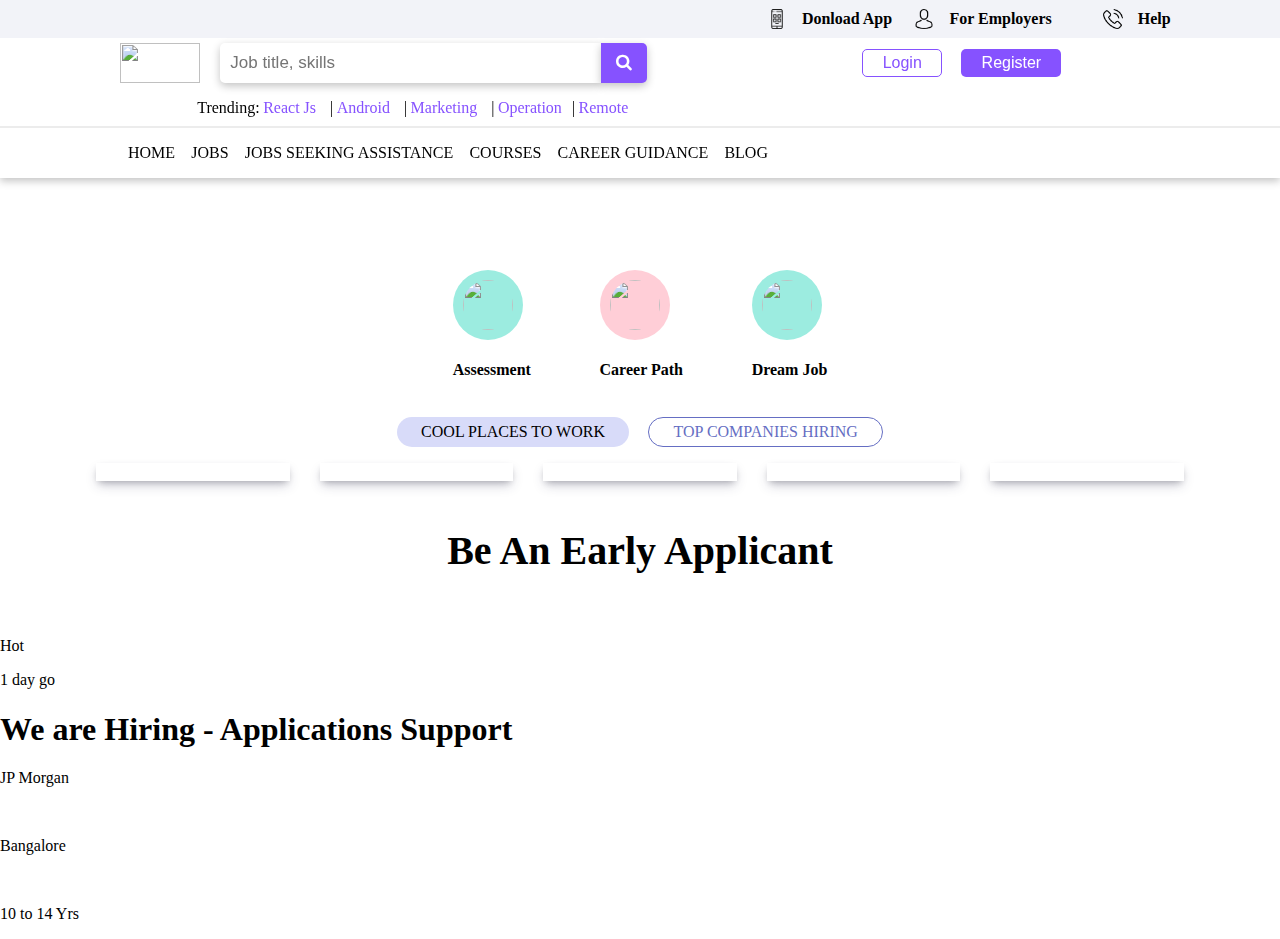
==== day-2/home.html @ f939de69 "day2" ====
<!DOCTYPE html>
<html lang="en">

<head>
    <meta charset="UTF-8">
    <meta http-equiv="X-UA-Compatible" content="IE=edge">
    <meta name="viewport" content="width=device-width, initial-scale=1.0">
    <title>Document</title>
    <link rel="stylesheet" href="https://cdnjs.cloudflare.com/ajax/libs/font-awesome/4.7.0/css/font-awesome.min.css">
    <link rel="stylesheet" href="home.css">
    <!-- <style>
        body{
            margin: 0;
            padding: 0;
            font-family: sans-serih5;
        }
        #navbar{
            box-shadow: rgba(0, 0, 0, 0.24) 0px 3px 8px;
            position: fixed;
            width: 100%;
        }
        .navtop{
            display: flex;
            background-color:#f2f3f8 ;
            justify-content: right;
           
           
        }
        .navtop>div{
            width: 12%;
            display: flex;
            justify-content: center;
            align-items: center;
        }
        .navtop>div>img{
            height: 20px;
            padding-left: 5px;
            padding-right: 5px;
        }
        .navtop>div:last-child{
            margin-right: 5%;
        }
         .navtop>div>h4{
            margin: 10px;
         }
         .middle{
            border: 0px solid blue;
           padding: 5px;
         }
         .middle>div{
            display: flex;
            justify-content: space-around;
    
         }
         .middle>div>div{
            width: 25%;
            border: 0px solid darkblue;
             display: flex;
             justify-content: space-between;
            align-items: center;
            padding: -15px;
         }
         .middle>div>div:first-child{
            width: 45%;
             height: auto;
            align-items: center;
            margin: 0;
            padding: 0;
           
         }
         .middle>div>div:first-child>img{
            width: 80px;
            height: 100%;
            margin: auto 20px;
            padding: 0px;
         }
         .middle>div>div:last-child>img{
            width: 20px;
            height: auto;
            margin: auto 10px;
         }
         .login{
            background-color: white;
            border: 1px solid #8652ff;
            padding: 4px;
            font-size: 16px;
             width: 80px;
             border-radius: 5px;
            
         }
         .login>a{
            text-decoration: none;
             color: #8652ff;
         }
         .register{
            background-color: #8652ff;
            width: 100px;
            font-size: 16px;
            color: white;
            border: 0;
            padding: 5px;
            border-radius: 5px;
         }
         .register>a{
            color:white;
            text-decoration: none;
         }
         /* search button */
         form.example{
            display: flex;
            width: 100%;
         }
         form.example input[type=text] {
            padding: 10px;
            font-size: 17px;
            border: none;
            float: left;
            width: 80%;
            background: white;
           box-shadow: rgba(0, 0, 0, 0.24) 0px 3px 8px;
           border-top-left-radius: 5px;
            border-bottom-left-radius: 5px;
            }

            /* Style the submit button */
            form.example button {
            float: left;
            width: 10%;
            padding: 10px;
            background:#8652ff;
            color: white;
            font-size: 17px;
            border: 0px solid grey;
            border-left: none; /* Prevent double borders */
            cursor: pointer;
           box-shadow: rgba(0, 0, 0, 0.24) 0px 3px 8px;
           border-top-right-radius: 5px;
           border-bottom-right-radius: 5px;
            }

            form.example button:hover {
            background: #8652ff;
            }

            /* Clear floats */
            form.example::after {
            content: "";
            clear: both;
            display: table;
            }
            .trending{
                width: 35%;
                margin-left: 15%;
                margin-bottom: -12px;
            }
            p>a{
                text-decoration: none;
                color: #8652ff;
                margin-right: 10px;
             }
             hr{
                margin: 0;
                border:1px solid #ececec;
             }
             .BottomNav{
                display: flex;
                width: 50%;
                margin-left: 10%;
                justify-content: space-between;
                align-items: center;
             }
             .BottomNav>p{
                margin: 13px auto;
              
             }
             /* .BottomNav>p:first-child{
                margin-left: 0;
             } */
    </style> -->
</head>

<body>
    <div id="container">
    <div id="navbar">
        <div class="navtop">
            <div>
                <img src="apps-Icon.png" alt="">
                <h4>Donload App</h4>
            </div>
            <div>
                <img src="avatar.png" alt="">
                <h4>For Employers</h4>
            </div>
            <div>
                <img src="phone-call.png" alt="">
                <h4>Help</h4>
            </div>
        </div>
        <div class="middle">
            <div>
                <div>
                    <img src="https://www.shine.com/next/static/images/shine-logo.png" alt="">
                    <!-- The form -->
                    <form class="example" action="action_page.php">
                        <input type="text" placeholder="Job title, skills" name="search">
                        <button type="submit"><i class="fa fa-search"></i></button>
                    </form>

                </div>
                <div>
                    <button class="login"><a href="">Login</a></button>
                    <button class="register"><a href="">Register</a></button>
                    <img src="https://cdn-icons-png.flaticon.com/128/1187/1187773.png" alt="">
                    <img src="https://img.icons8.com/ios/72/shopping-cart.png" alt="">
                </div>
            </div>
            <div class="trending">
                <p>Trending:</p>
                <p><a href="">React Js </a>|</p>
                <p><a href="">Android </a>|</p>
                <p><a href="">Marketing </a>|</p>
                <p><a href="">Operation</a>|</p>
                <p><a href="">Remote</a></p>
            </div>
        </div>
        <hr>
        <div class="BottomNav">
            <div><p>HOME</p>
            <!-- <div class="drop1">
                <a href="">Search</a>
                <a href="">Job alerts</a>
            </div> -->
            </div> 
           <div><p>JOBS</p></div>
          <div><p>JOBS SEEKING ASSISTANCE</p></div>  
          <div><p>COURSES</p></div> 
           <div><p>CAREER GUIDANCE</p></div>
           <div><p>BLOG</p></div>

        </div>
    </div>
    <br><br><br><br><br><br><br><br><br><br><br><br><br><br><br>
    <!-- <br>
    <br>
    <br><br><br><br><br><br><br><br><br><br> -->
    <div id="bodypart">
        <div class="b1">
            <div>
                <img src="https://cdn-icons-png.flaticon.com/128/7626/7626003.png" alt="">
                <h4>Assessment</h4>
            </div>
            <div>
                <img src="https://cdn-icons-png.flaticon.com/128/3361/3361984.png" alt="">
                <h4>Career Path</h4>
            </div>
            <div>
                <img src="https://cdn-icons-png.flaticon.com/128/1243/1243560.png" alt="">
                <h4>Dream Job</h4>
            </div>
        </div>
        <div class="b2">
            <p>COOL PLACES TO WORK</p>
            <p>TOP COMPANIES HIRING</p>
        </div>
        <div class="b3">
            <div>
                <img src="https://static2.shine.com/r/m/images/employerbranding/608a7830f65e4ac4a70869e145c55c25.png"
                    alt="">
                <img src="https://static2.shine.com/r/m/microsite/images/aditya-birla-group/header_images/logo_ABG.jpg"
                    alt="">
            </div>
            <div>
                <img src="https://static2.shine.com/r/m/images/employerbranding/c250bee50f5b490aac4b63fe281ab79e.png"
                    alt="">
                <img src="https://gazelle.in/wp-content/uploads/2021/05/logo-Genpact-color-144dpi-300x225.png" alt="">
            </div>
            <div>
                <img src="https://static2.shine.com/r/m/images/employerbranding/7a22c70f27904e2e81d7ebd1066d55e1.png"
                    alt="">
                <img src="https://encrypted-tbn0.gstatic.com/images?q=tbn:ANd9GcTwgfDe6w_AqEDLrjgfXOSCK8Knjv-BGjBQxPbISZRCuBqm_K5LcpWSqIertQ2Ur3hFiu8&usqp=CAU"
                    alt="">
            </div>
            <div>
                <img src="https://static2.shine.com/r/m/images/employerbranding/26c83ce6d9df4733a9bbc06d2e3b8f0e.png"
                    alt="">
                <img src="https://cdn-ukwest.onetrust.com/logos/8d84415b-1b52-4bc4-8d5f-ca9a8eccaf8a/f7db8968-fc22-4620-92ac-dc05c5d2aa15/02460a41-565e-4cac-80a7-449bc8f77a72/logo-infosys.png"
                    alt="">
            </div>
            <div>
                <img src="https://static2.shine.com/r/m/images/employerbranding/d98a014b326648178fbb08eef46ac70e.png"
                    alt="">
                <img src="https://www.freepngdesign.com/content/uploads/images/p7-7-teleperformance-5027834553.png" alt="">
            </div>
        </div>
    </div>
    <div class="early">
        <h1>Be An Early Applicant</h1>
    </div>
    <div class="b4">
        <div>
            <div>
                <p>Hot</p>
                <p>1 day go</p>
            </div>
            <h1>We are Hiring - Applications Support</h1>
            <p>JP Morgan</p>
            <div>
                <div>
                    <img src="https://cdn-icons-png.flaticon.com/128/2838/2838912.png" alt="">
                    <p>Bangalore</p>
                </div>
                <div>
                   <img src="https://cdn-icons-png.flaticon.com/128/1243/1243560.png" alt=""> 
                   <p>10 to 14 Yrs</p>
                </div>
            </div>
        </div>
        <div></div>
        <div></div>
        <div></div>
        <div></div>
        <div></div>
    </div>
    </div>
    </body>
    
    </html>
---- day-2/home.css ----
body {
     margin: 0px;
     padding: 0px;
     font-family: sans-serih5;
 }
#container{
    display: flex;
    flex-direction: column;
}
 #navbar {
     box-shadow: rgba(0, 0, 0, 0.24) 0px 3px 8px;
     position: fixed;
     width: 100%;
     /* margin-bottom: 500px; */
 }

 .navtop {
     display: flex;
     background-color: #f2f3f8;
     justify-content: right;


 }

 .navtop>div {
     width: 12%;
     display: flex;
     justify-content: center;
     align-items: center;
 }

 .navtop>div>img {
     height: 20px;
     padding-left: 5px;
     padding-right: 5px;
 }

 .navtop>div:last-child {
     margin-right: 5%;
 }

 .navtop>div>h4 {
     margin: 10px;
 }

 .middle {
     border: 0px solid blue;
     padding: 5px;
 }

 .middle>div {
     display: flex;
     justify-content: space-around;

 }

 .middle>div>div {
     width: 25%;
     border: 0px solid darkblue;
     display: flex;
     justify-content: space-between;
     align-items: center;
     padding: -15px;
 }

 .middle>div>div:first-child {
     width: 45%;
     height: auto;
     align-items: center;
     margin: 0;
     padding: 0;

 }

 .middle>div>div:first-child>img {
     width: 80px;
     height: 100%;
     margin: auto 20px;
     padding: 0px;
 }

 .middle>div>div:last-child>img {
     width: 20px;
     height: auto;
     margin: auto 10px;
 }

 .login {
     background-color: white;
     border: 1px solid #8652ff;
     padding: 4px;
     font-size: 16px;
     width: 80px;
     border-radius: 5px;

 }

 .login>a {
     text-decoration: none;
     color: #8652ff;
 }

 .register {
     background-color: #8652ff;
     width: 100px;
     font-size: 16px;
     color: white;
     border: 0;
     padding: 5px;
     border-radius: 5px;
 }

 .register>a {
     color: white;
     text-decoration: none;
 }

 /* search button */
 form.example {
     display: flex;
     width: 100%;
 }

 form.example input[type=text] {
     padding: 10px;
     font-size: 17px;
     border: none;
     float: left;
     width: 80%;
     background: white;
     box-shadow: rgba(0, 0, 0, 0.24) 0px 3px 8px;
     border-top-left-radius: 5px;
     border-bottom-left-radius: 5px;
 }

 /* Style the submit button */
 form.example button {
     float: left;
     width: 10%;
     padding: 10px;
     background: #8652ff;
     color: white;
     font-size: 17px;
     border: 0px solid grey;
     border-left: none;
     /* Prevent double borders */
     cursor: pointer;
     box-shadow: rgba(0, 0, 0, 0.24) 0px 3px 8px;
     border-top-right-radius: 5px;
     border-bottom-right-radius: 5px;
 }

 form.example button:hover {
     background: #8652ff;
 }

 /* Clear floats */
 form.example::after {
     content: "";
     clear: both;
     display: table;
 }

 .trending {
     width: 35%;
     margin-left: 15%;
     margin-bottom: -12px;
 }

 p>a {
     text-decoration: none;
     color: #8652ff;
     margin-right: 10px;
 }

 hr {
     margin: 0;
     border: 1px solid #ececec;
 }

 .BottomNav {
     display: flex;
     width: 50%;
     margin-left: 10%;
     justify-content: space-between;
     align-items: center;
 }

 .BottomNav>p {
     margin: 13px auto;

 }

 /* .BottomNav>p:first-child{
                margin-left: 0;
   
           } */
           /* #bodypart{
          margin-top: 15%
           } */
 .b1 {
     display: flex;
     width: 40%;
     margin: auto;
     border: 0px solid blue;
     justify-content: space-evenly;
     align-items: center;
 }

 .b1>div>img {
     background-color: #9cece0;
     border-radius: 50%;
     width: 50px;
     height: 50px;
     padding: 10px;
 }

 .b1>div:nth-child(2)>img {
     background-color: #ffced7;
 }

 /* b2 body part */
 .b2 {
     display: flex;
     width: 38%;
     text-align: center;
     margin: auto;
     border: 0px solid blue;
     justify-content: space-between;
 }

 .b2>p:nth-child(2) {
     padding: 5px;
     padding-left: 5%;
     padding-right: 5%;
     border: 1px solid #656ec3;
     border-radius: 15px;
     color: #656ec3;

 }

 .b2>p:nth-child(2):hover {
     background-color: #d8dbf9;
     color: black;
     border: none;
 }

 .b2>p:first-child {
     padding: 6px;
     padding-left: 5%;
     padding-right: 5%;
     border: 1px solid rgb(121, 11, 106);
     border-radius: 15px;
     background-color: #d8dbf9;
     border: none;
 }

 .b3 {
     width: 85%;
     display: grid;
     grid-template-columns: repeat(5, 1fr);
     grid-template-rows: repeat(1fr, 1fr);
     gap: 30px;
     margin: auto;
 }

 .b3>div {
     border: 0px solid blue;
     text-align: center;
     box-shadow: rgba(50, 50, 93, 0.25) 0px 6px 12px -2px, rgba(0, 0, 0, 0.3) 0px 3px 7px -3px;
 }

 .b3>div>img {
     width: 100%;
     height: auto;
 }

 .b3>div>img+img {
     width: 40%;
 }
 .early{
    text-align: center;
    margin: 20px;
 }
 .early>h1{
    font-size: 40px;
 }
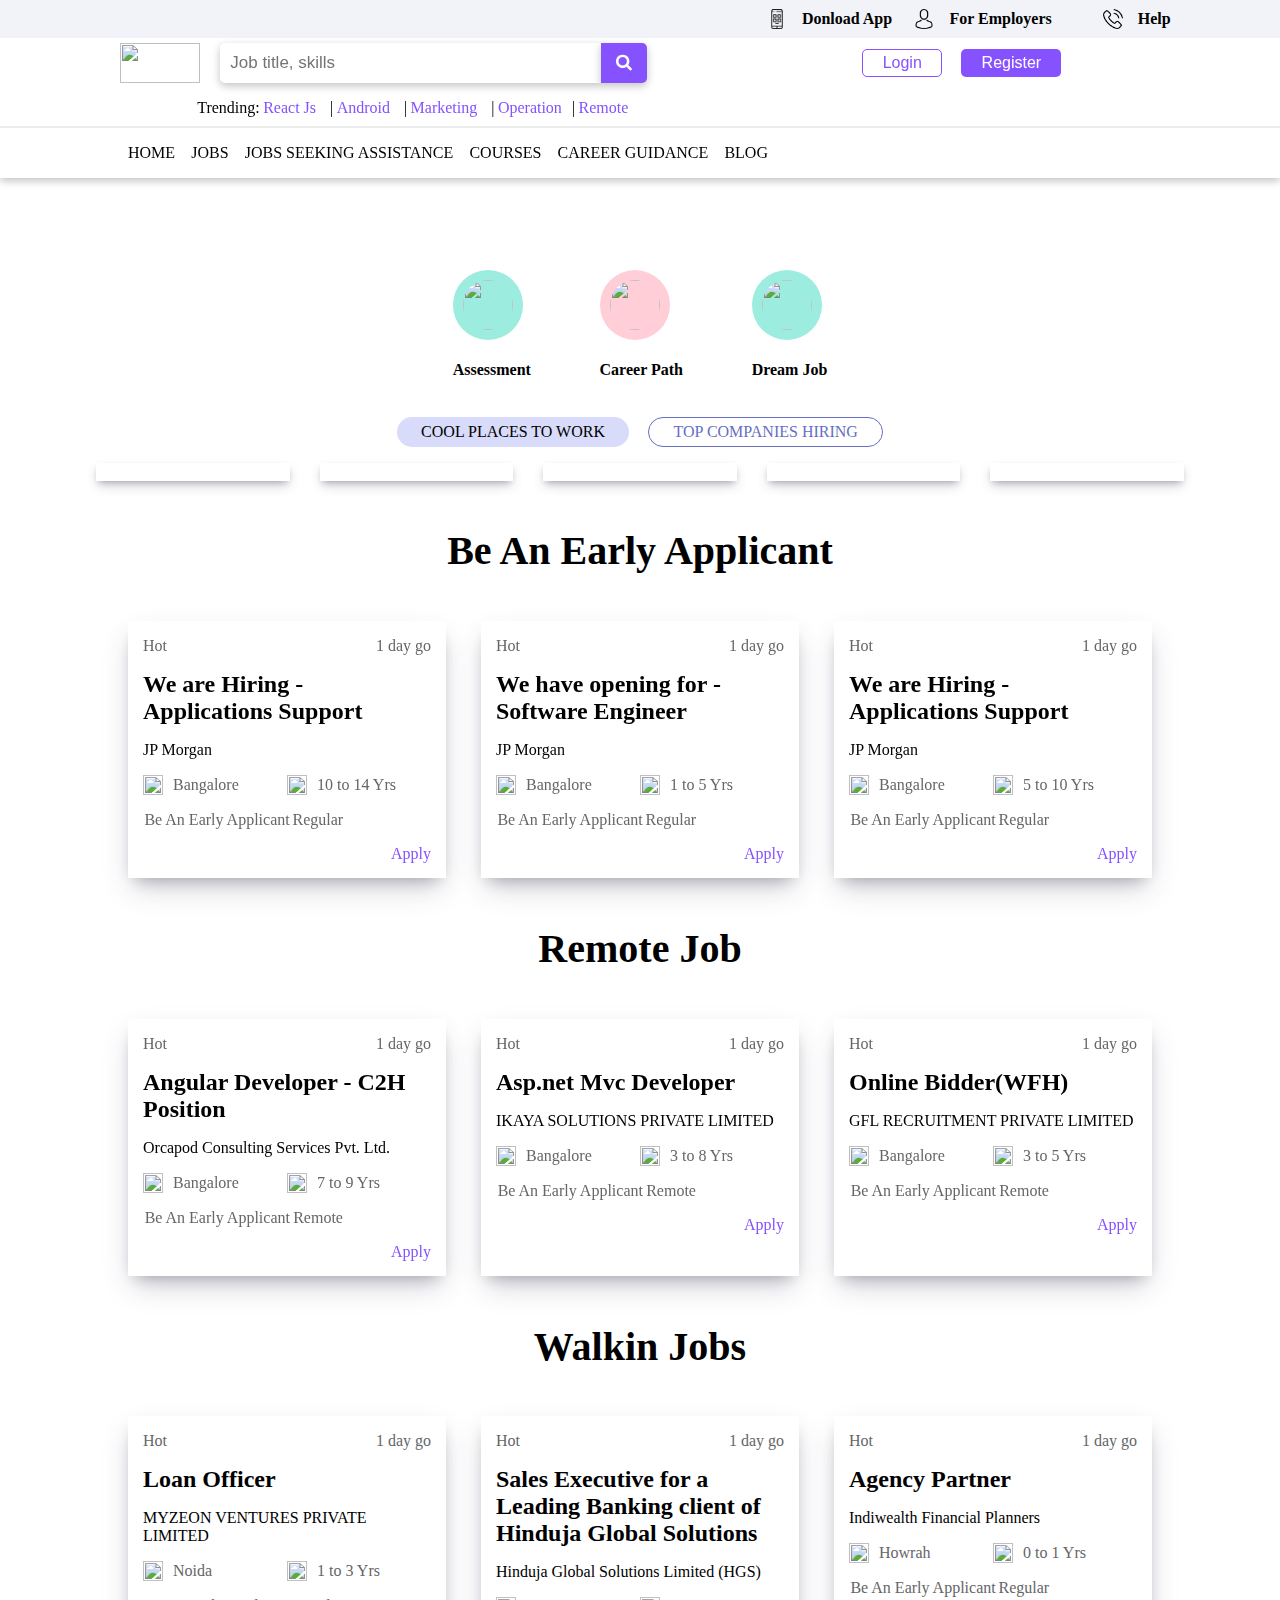
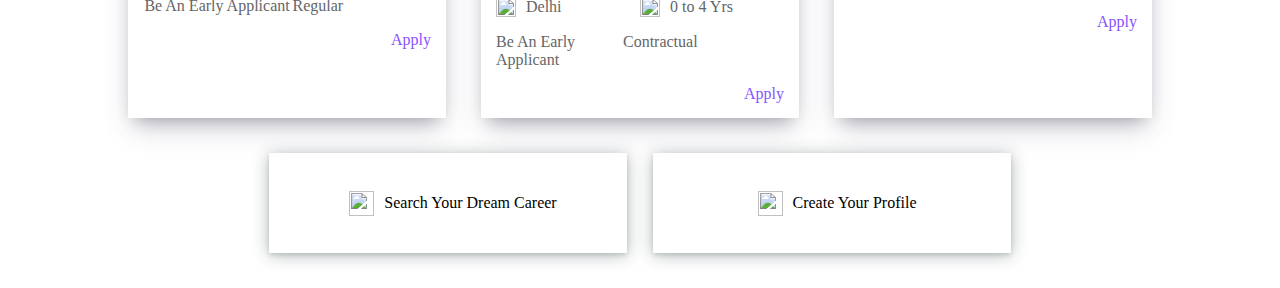
==== commit 2ca6c9ab: "day-2" ====
--- a/day-2/home.html
+++ b/day-2/home.html
@@ -8,175 +8,7 @@
     <title>Document</title>
     <link rel="stylesheet" href="https://cdnjs.cloudflare.com/ajax/libs/font-awesome/4.7.0/css/font-awesome.min.css">
     <link rel="stylesheet" href="home.css">
-    <!-- <style>
-        body{
-            margin: 0;
-            padding: 0;
-            font-family: sans-serih5;
-        }
-        #navbar{
-            box-shadow: rgba(0, 0, 0, 0.24) 0px 3px 8px;
-            position: fixed;
-            width: 100%;
-        }
-        .navtop{
-            display: flex;
-            background-color:#f2f3f8 ;
-            justify-content: right;
-           
-           
-        }
-        .navtop>div{
-            width: 12%;
-            display: flex;
-            justify-content: center;
-            align-items: center;
-        }
-        .navtop>div>img{
-            height: 20px;
-            padding-left: 5px;
-            padding-right: 5px;
-        }
-        .navtop>div:last-child{
-            margin-right: 5%;
-        }
-         .navtop>div>h4{
-            margin: 10px;
-         }
-         .middle{
-            border: 0px solid blue;
-           padding: 5px;
-         }
-         .middle>div{
-            display: flex;
-            justify-content: space-around;
     
-         }
-         .middle>div>div{
-            width: 25%;
-            border: 0px solid darkblue;
-             display: flex;
-             justify-content: space-between;
-            align-items: center;
-            padding: -15px;
-         }
-         .middle>div>div:first-child{
-            width: 45%;
-             height: auto;
-            align-items: center;
-            margin: 0;
-            padding: 0;
-           
-         }
-         .middle>div>div:first-child>img{
-            width: 80px;
-            height: 100%;
-            margin: auto 20px;
-            padding: 0px;
-         }
-         .middle>div>div:last-child>img{
-            width: 20px;
-            height: auto;
-            margin: auto 10px;
-         }
-         .login{
-            background-color: white;
-            border: 1px solid #8652ff;
-            padding: 4px;
-            font-size: 16px;
-             width: 80px;
-             border-radius: 5px;
-            
-         }
-         .login>a{
-            text-decoration: none;
-             color: #8652ff;
-         }
-         .register{
-            background-color: #8652ff;
-            width: 100px;
-            font-size: 16px;
-            color: white;
-            border: 0;
-            padding: 5px;
-            border-radius: 5px;
-         }
-         .register>a{
-            color:white;
-            text-decoration: none;
-         }
-         /* search button */
-         form.example{
-            display: flex;
-            width: 100%;
-         }
-         form.example input[type=text] {
-            padding: 10px;
-            font-size: 17px;
-            border: none;
-            float: left;
-            width: 80%;
-            background: white;
-           box-shadow: rgba(0, 0, 0, 0.24) 0px 3px 8px;
-           border-top-left-radius: 5px;
-            border-bottom-left-radius: 5px;
-            }
-
-            /* Style the submit button */
-            form.example button {
-            float: left;
-            width: 10%;
-            padding: 10px;
-            background:#8652ff;
-            color: white;
-            font-size: 17px;
-            border: 0px solid grey;
-            border-left: none; /* Prevent double borders */
-            cursor: pointer;
-           box-shadow: rgba(0, 0, 0, 0.24) 0px 3px 8px;
-           border-top-right-radius: 5px;
-           border-bottom-right-radius: 5px;
-            }
-
-            form.example button:hover {
-            background: #8652ff;
-            }
-
-            /* Clear floats */
-            form.example::after {
-            content: "";
-            clear: both;
-            display: table;
-            }
-            .trending{
-                width: 35%;
-                margin-left: 15%;
-                margin-bottom: -12px;
-            }
-            p>a{
-                text-decoration: none;
-                color: #8652ff;
-                margin-right: 10px;
-             }
-             hr{
-                margin: 0;
-                border:1px solid #ececec;
-             }
-             .BottomNav{
-                display: flex;
-                width: 50%;
-                margin-left: 10%;
-                justify-content: space-between;
-                align-items: center;
-             }
-             .BottomNav>p{
-                margin: 13px auto;
-              
-             }
-             /* .BottomNav>p:first-child{
-                margin-left: 0;
-             } */
-    </style> -->
 </head>
 
 <body>
@@ -302,7 +134,7 @@
                 <p>Hot</p>
                 <p>1 day go</p>
             </div>
-            <h1>We are Hiring - Applications Support</h1>
+            <h2>We are Hiring - Applications Support</h2>
             <p>JP Morgan</p>
             <div>
                 <div>
@@ -314,13 +146,222 @@
                    <p>10 to 14 Yrs</p>
                 </div>
             </div>
-        </div>
-        <div></div>
-        <div></div>
-        <div></div>
-        <div></div>
-        <div></div>
-    </div>
+            <div>
+                <p>Be An Early Applicant</p>
+                <p>Regular</p>
+            </div>
+           <a href=""> Apply</a>
+        </div>
+        <div>
+        <div>
+            <p>Hot</p>
+            <p>1 day go</p>
+        </div>
+        <h2>We have opening for - Software Engineer</h2>
+        <p>JP Morgan</p>
+        <div>
+            <div>
+                <img src="https://cdn-icons-png.flaticon.com/128/2838/2838912.png" alt="">
+                <p>Bangalore</p>
+            </div>
+            <div>
+                <img src="https://cdn-icons-png.flaticon.com/128/1243/1243560.png" alt="">
+                <p>1 to 5 Yrs</p>
+            </div>
+        </div>
+        <div>
+            <p>Be An Early Applicant</p>
+            <p>Regular</p>
+        </div>
+        <a href=""> Apply</a>
+        </div>
+        <div>
+            <div>
+                <p>Hot</p>
+                <p>1 day go</p>
+            </div>
+            <h2>We are Hiring - Applications Support</h2>
+            <p>JP Morgan</p>
+            <div>
+                <div>
+                    <img src="https://cdn-icons-png.flaticon.com/128/2838/2838912.png" alt="">
+                    <p>Bangalore</p>
+                </div>
+                <div>
+                    <img src="https://cdn-icons-png.flaticon.com/128/1243/1243560.png" alt="">
+                    <p>5 to 10 Yrs</p>
+                </div>
+            </div>
+            <div>
+                <p>Be An Early Applicant</p>
+                <p>Regular</p>
+            </div>
+            <a href=""> Apply</a>
+        </div>
+       
+    </div>
+    <div class="early">
+        <h1>Remote Job</h1>
+    </div>
+    <div class="b4">
+        <div>
+            <div>
+                <p>Hot</p>
+                <p>1 day go</p>
+            </div>
+            <h2>Angular Developer - C2H Position</h2>
+            <p>Orcapod Consulting Services Pvt. Ltd.</p>
+            <div>
+                <div>
+                    <img src="https://cdn-icons-png.flaticon.com/128/2838/2838912.png" alt="">
+                    <p>Bangalore</p>
+                </div>
+                <div>
+                    <img src="https://cdn-icons-png.flaticon.com/128/1243/1243560.png" alt="">
+                    <p>7 to 9 Yrs</p>
+                </div>
+            </div>
+            <div>
+                <p>Be An Early Applicant</p>
+                <p>Remote</p>
+            </div>
+            <a href=""> Apply</a>
+        </div>
+        <div>
+            <div>
+                <p>Hot</p>
+                <p>1 day go</p>
+            </div>
+            <h2>Asp.net Mvc Developer</h2>
+            <p>IKAYA SOLUTIONS PRIVATE LIMITED</p>
+            <div>
+                <div>
+                    <img src="https://cdn-icons-png.flaticon.com/128/2838/2838912.png" alt="">
+                    <p>Bangalore</p>
+                </div>
+                <div>
+                    <img src="https://cdn-icons-png.flaticon.com/128/1243/1243560.png" alt="">
+                    <p>3 to 8 Yrs</p>
+                </div>
+            </div>
+            <div>
+                <p>Be An Early Applicant</p>
+                <p>Remote</p>
+            </div>
+            <a href=""> Apply</a>
+        </div>
+        <div>
+            <div>
+                <p>Hot</p>
+                <p>1 day go</p>
+            </div>
+            <h2>Online Bidder(WFH)</h2>
+            <p>GFL RECRUITMENT PRIVATE LIMITED</p>
+            <div>
+                <div>
+                    <img src="https://cdn-icons-png.flaticon.com/128/2838/2838912.png" alt="">
+                    <p>Bangalore</p>
+                </div>
+                <div>
+                    <img src="https://cdn-icons-png.flaticon.com/128/1243/1243560.png" alt="">
+                    <p>3 to 5 Yrs</p>
+                </div>
+            </div>
+            <div>
+                <p>Be An Early Applicant</p>
+                <p>Remote</p>
+            </div>
+            <a href=""> Apply</a>
+        </div>
+    
+    </div>
+        <div class="early">
+            <h1>Walkin Jobs</h1>
+        </div>
+        <div class="b4">
+            <div>
+                <div>
+                    <p>Hot</p>
+                    <p>1 day go</p>
+                </div>
+                <h2>Loan Officer</h2>
+                <p>MYZEON VENTURES PRIVATE LIMITED</p>
+                <div>
+                    <div>
+                        <img src="https://cdn-icons-png.flaticon.com/128/2838/2838912.png" alt="">
+                        <p>Noida</p>
+                    </div>
+                    <div>
+                        <img src="https://cdn-icons-png.flaticon.com/128/1243/1243560.png" alt="">
+                        <p>1 to 3 Yrs</p>
+                    </div>
+                </div>
+                <div>
+                    <p>Be An Early Applicant</p>
+                    <p>Regular</p>
+                </div>
+                <a href=""> Apply</a>
+            </div>
+            <div>
+                <div>
+                    <p>Hot</p>
+                    <p>1 day go</p>
+                </div>
+                <h2>Sales Executive for a Leading Banking client of Hinduja Global Solutions</h2>
+                <p>Hinduja Global Solutions Limited (HGS)</p>
+                <div>
+                    <div>
+                        <img src="https://cdn-icons-png.flaticon.com/128/2838/2838912.png" alt="">
+                        <p>Delhi</p>
+                    </div>
+                    <div>
+                        <img src="https://cdn-icons-png.flaticon.com/128/1243/1243560.png" alt="">
+                        <p>0 to 4 Yrs</p>
+                    </div>
+                </div>
+                <div>
+                    <p>Be An Early Applicant</p>
+                    <p>Contractual</p>
+                </div>
+                <a href=""> Apply</a>
+            </div>
+            <div>
+                <div>
+                    <p>Hot</p>
+                    <p>1 day go</p>
+                </div>
+                <h2>Agency Partner</h2>
+                <p>Indiwealth Financial Planners</p>
+                <div>
+                    <div>
+                        <img src="https://cdn-icons-png.flaticon.com/128/2838/2838912.png" alt="">
+                        <p>Howrah</p>
+                    </div>
+                    <div>
+                        <img src="https://cdn-icons-png.flaticon.com/128/1243/1243560.png" alt="">
+                        <p>0 to 1 Yrs</p>
+                    </div>
+                </div>
+                <div>
+                    <p>Be An Early Applicant</p>
+                    <p>Regular</p>
+                </div>
+                <a href=""> Apply</a>
+            </div>
+        
+        </div>
+        <div class="b5">
+            <div>
+               <img src="https://cdn-icons-png.flaticon.com/128/7587/7587144.png" alt="">
+                <p>Search Your Dream Career</p>
+            </div>
+            <div>
+                <img src="https://cdn0.iconfinder.com/data/icons/thin-users-people/57/thin-198_user_create_add_new-512.png" alt="">
+                <p>Create Your Profile</p>
+            </div>
+        </div>
+    </div>
+    
     </div>
     </body>
     
--- a/day-2/home.css
+++ b/day-2/home.css
@@ -284,4 +284,75 @@
  }
  .early>h1{
     font-size: 40px;
+ }
+ .b4{
+    display: grid;
+    grid-template-columns: repeat(3, 1fr);
+    grid-template-rows: repeat(1, 1fr);
+    gap: 35px;
+    position: relative;
+    margin: auto 10%;
+ }
+  .b4>div>h2{
+    margin: 0px auto;
+  }
+ .b4>div{
+    padding: 15px;
+box-shadow: rgba(50, 50, 93, 0.25) 0px 13px 27px -5px, rgba(0, 0, 0, 0.3) 0px 8px 16px -8px;
+ }
+ .b4>div:hover{
+    border: 1px solid #8652ff;
+   
+ }
+ .b4>div>div{
+    display: flex;
+    justify-content: flex-start; 
+    color: #646668;
+   margin-top: -15px;
+ }
+ .b4>div>div:first-child {
+    justify-content: space-between;
+ }
+ .b4>div>div>div>img{
+    width: 20px;
+    height: 20px;
+    padding-right: 10px;
+ }
+ .b4>div>div>div{
+    display: flex;
+    justify-content: start;
+    align-items: center;
+    width: 70%;
+ }
+ .b4>div>:nth-child(5){
+     justify-content: space-around;
+    width: 70%;
+ }
+ .b4>div>a{
+    float: right;
+    text-decoration: none;
+    color:#8652ff;
+ }
+ .b5{
+    display: flex;
+    width: 60%;
+    margin: auto;
+    border:0px solid rgb(121, 11, 106);
+    justify-content: space-around;
+    margin-top: 35px;
+    margin-bottom: 35px;
+    
+ }
+ .b5>div{
+    display: flex;
+    justify-content: center;
+    align-items: center;
+    width: 40%;
+    padding: 25px;
+box-shadow: rgba(14, 30, 37, 0.12) 0px 2px 4px 0px, rgba(14, 30, 37, 0.32) 0px 2px 16px 0px;
+ }
+ .b5>div>img{
+    width: 25px;
+    height: 25px;
+    padding: 10px;
  }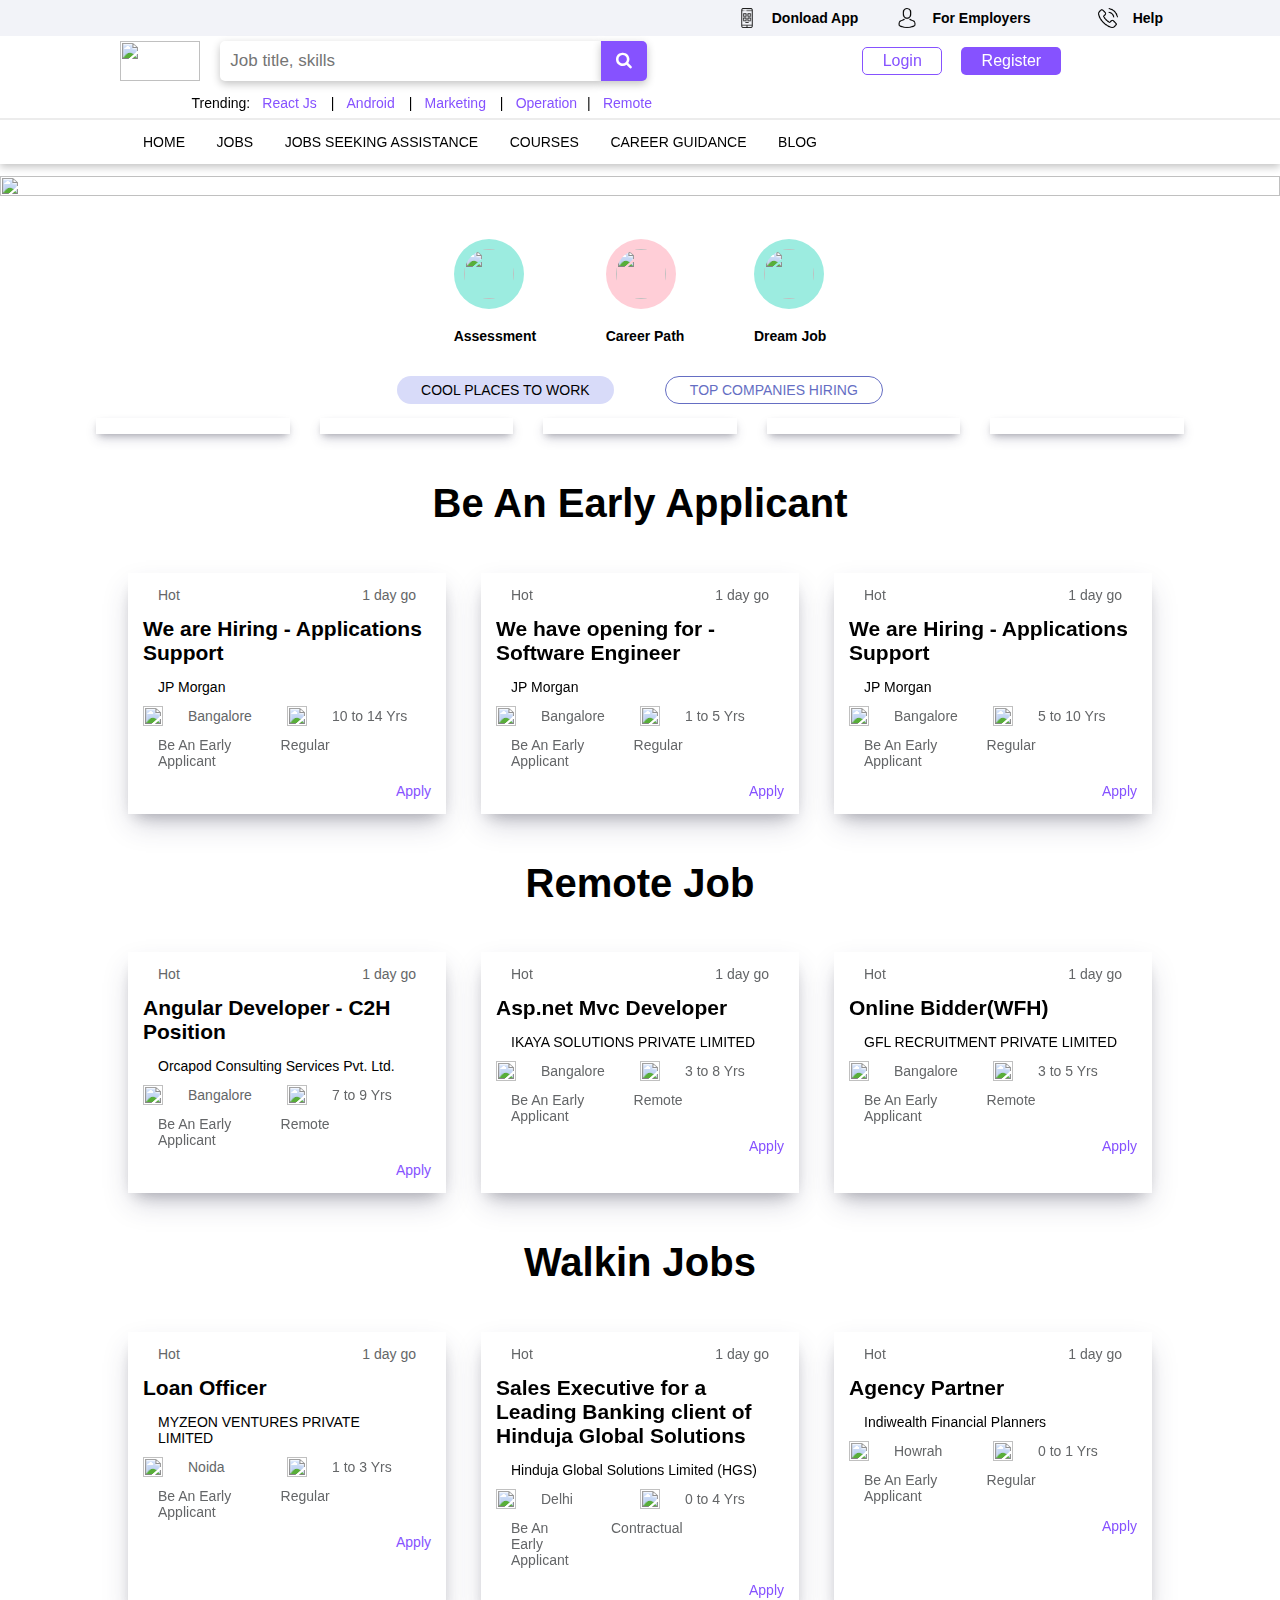
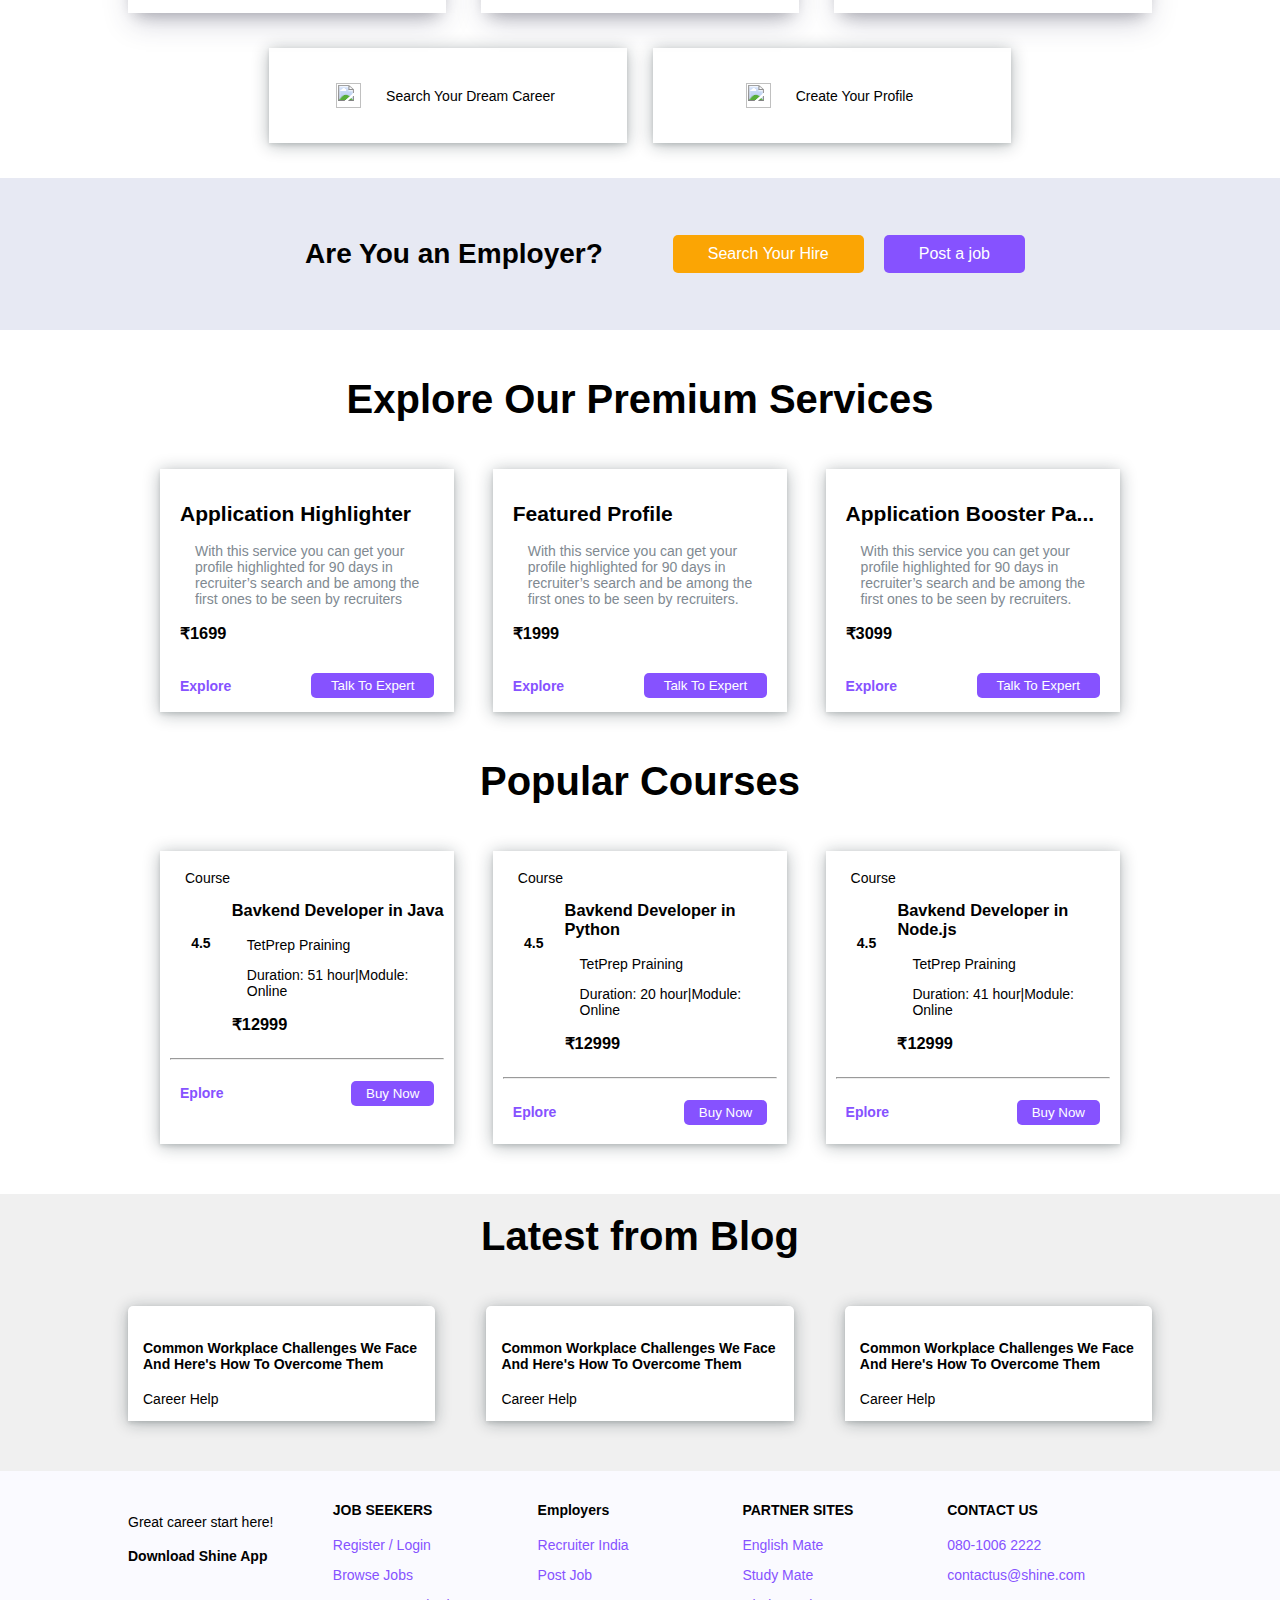
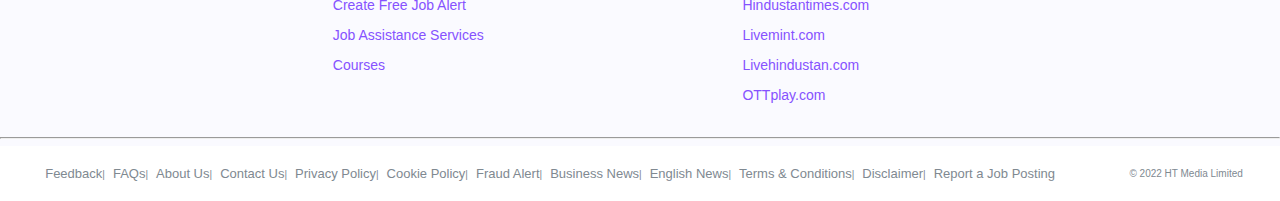
==== commit b694f35a: "day-3" ====
--- a/day-2/home.html
+++ b/day-2/home.html
@@ -56,25 +56,41 @@
             </div>
         </div>
         <hr>
-        <div class="BottomNav">
-            <div><p>HOME</p>
-            <!-- <div class="drop1">
-                <a href="">Search</a>
-                <a href="">Job alerts</a>
-            </div> -->
-            </div> 
-           <div><p>JOBS</p></div>
-          <div><p>JOBS SEEKING ASSISTANCE</p></div>  
-          <div><p>COURSES</p></div> 
-           <div><p>CAREER GUIDANCE</p></div>
-           <div><p>BLOG</p></div>
-
-        </div>
-    </div>
-    <br><br><br><br><br><br><br><br><br><br><br><br><br><br><br>
+        <div>
+            <div class="BottomNav">
+                <div>
+                    <p>HOME</p>
+                    <!-- <div class="drop1">
+                            <a href="">Search</a>
+                            <a href="">Job alerts</a>
+                        </div> -->
+                </div>
+                <div>
+                    <p>JOBS</p>
+                </div>
+                <div>
+                    <p>JOBS SEEKING ASSISTANCE</p>
+                </div>
+                <div>
+                    <p>COURSES</p>
+                </div>
+                <div>
+                    <p>CAREER GUIDANCE</p>
+                </div>
+                <div>
+                    <p>BLOG</p>
+                </div>
+            
+            </div>
+        </div>
+       
+    </div>
+    <br><br><br><br><br><br><br><br><br><br><br>
     <!-- <br>
     <br>
     <br><br><br><br><br><br><br><br><br><br> -->
+        <div class="slider"><img src="https://www.shine.com/next/static/images/hackathon/Hakathon_Desktop.png" alt=""></div>
+
     <div id="bodypart">
         <div class="b1">
             <div>
@@ -125,9 +141,11 @@
             </div>
         </div>
     </div>
+   
     <div class="early">
         <h1>Be An Early Applicant</h1>
     </div>
+    <div class="early_container">
     <div class="b4">
         <div>
             <div>
@@ -200,6 +218,7 @@
         </div>
        
     </div>
+    </div>
     <div class="early">
         <h1>Remote Job</h1>
     </div>
@@ -361,7 +380,220 @@
             </div>
         </div>
     </div>
-    
+    <div class="b6">
+        <h1>Are You an Employer?</h1>
+      <a href=""><button>Search Your Hire</button></a>
+    <a href=""><button>Post a job</button></a>
+    </div>
+   
+    <div class="b7">
+       <h1>Explore Our Premium Services</h1>
+       <div>
+            <div>
+                <img src="https://static1.shine.com/l/m/product_image/images_all/1640935815_1767.png" alt="">
+                <div>
+                    <h2>Application Highlighter</h2>
+                    <p>With this service you can get your profile highlighted for 90 days in recruiter’s search and be among the first ones to
+                    be seen by recruiters</p>
+                    <h3>₹1699</h3>
+                </div>
+                <div>
+                    <h4>Explore</h4>
+                    <a href=""><button>Talk To Expert</button></a>
+                </div>
+            </div>
+            <div>
+                <img src="https://static1.shine.com/l/m/product_image/images_all/1640925161_7427.png" alt="">
+                <div>
+                    <h2>Featured Profile</h2>
+                    <p>With this service you can get your profile highlighted for 90 days in recruiter’s search and be among the first ones to
+                    be seen by recruiters.</p>
+                    <h3>₹1999</h3>
+                </div>
+                <div>
+                    <h4>Explore</h4>
+                    <a href=""><button>Talk To Expert</button></a>
+                </div>
+            </div>
+            <div>
+                <img src="https://static1.shine.com/l/m/product_image/images_all/1640940094_8952.png" alt="">
+                <div>
+                    <h2>Application Booster Pa...</h2>
+                    <p>With this service you can get your profile highlighted for 90 days in recruiter’s search and be among the first ones to
+                    be seen by recruiters.</p>
+                    <h3>₹3099</h3>
+                </div>
+                <div>
+                    <h4>Explore</h4>
+                    <a href=""><button>Talk To Expert</button></a>
+                </div>
+            </div>
+       </div>
+    </div>
+    <div class="b8">
+        <h1>Popular Courses</h1>
+        <div>
+            <div>
+                <p>Course</p>
+                <div>
+                    <div>
+                        <img src="https://static1.shine.com/l/m/product_image/images_all/1640851375_8085.png" alt="">
+                        <h4>4.5</h4>
+                    </div>
+                    <div>
+                        <h3>Bavkend Developer in Java</h3>
+                        <p>TetPrep Praining</p>
+                        <p>Duration: 51 hour|Module: Online</p>
+                        <h3>₹12999</h3>
+                    </div>
+                </div>
+                <hr>
+                <div>
+                    <h4>Eplore</h4>
+                    <a href=""><button>Buy Now</button></a>
+                </div>
+            </div>
+            <div>
+                 <p>Course</p>
+                <div>
+                    <div>
+                        <img src="https://static1.shine.com/l/m/product_image/images_all/1640851637_4621.png" alt="">
+                        <h4>4.5</h4>
+                    </div>
+                    <div>
+                        <h3>Bavkend Developer in Python</h3>
+                        <p>TetPrep Praining</p>
+                        <p>Duration: 20 hour|Module: Online</p>
+                        <h3>₹12999</h3>
+                    </div>
+                </div>
+                <hr>
+                <div>
+                    <h4>Eplore</h4>
+                    <a href=""><button>Buy Now</button></a>
+                </div>
+            </div>
+            <div>
+                 <p>Course</p>
+                <div>
+                    <div>
+                        <img src="https://static1.shine.com/l/m/product_image/images_all/1652953799_9984.png" alt="">
+                        <h4>4.5</h4>
+                    </div>
+                    <div>
+                        <h3>Bavkend Developer in Node.js</h3>
+                        <p>TetPrep Praining</p>
+                        <p>Duration: 41 hour|Module: Online</p>
+                        <h3>₹12999</h3>
+                    </div>
+                </div>
+                <hr>
+                <div>
+                    <h4>Eplore</h4>
+                    <a href=""><button>Buy Now</button></a>
+                </div>
+            </div>
+        </div>
+    </div>
+    <div class="b9">
+        <h1>Latest from Blog</h1>
+        <div>
+            <div>
+                <img src="https://www.shine.com/_next/image?url=https%3A%2F%2Fstatic1.shine.com%2Fl%2Fm%2Fimages%2Fblog%2FCommon_workplace_challenges_and_solutions.jpg&w=1920&q=75" alt="">
+                <h4>Common Workplace Challenges We Face And Here's How To Overcome Them</h4>
+                <p>Career Help</p>
+            </div>
+            <div>
+                <img src="https://www.shine.com/_next/image?url=https%3A%2F%2Fstatic1.shine.com%2Fl%2Fm%2Fimages%2Fblog%2FPart-Time_vs_Full_time.jpg&w=1920&q=75" alt="">
+                <h4>Common Workplace Challenges We Face And Here's How To Overcome Them</h4>
+                <p>Career Help</p>
+            </div>
+            <div>
+                <img src="https://www.shine.com/_next/image?url=https%3A%2F%2Fstatic1.shine.com%2Fl%2Fm%2Fimages%2Fblog%2Fpromoting_workplace_diversity.jpg&w=1920&q=75" alt="">
+                <h4>Common Workplace Challenges We Face And Here's How To Overcome Them</h4>
+                <p>Career Help</p>
+            </div>
+        </div>
+    </div>
+    <div id="footersec">
+    <div class="footer">
+        <div>
+            <a href=""><img src="https://www.shine.com/next/static/images/shine-logo.png" alt=""></a>
+            <p>Great career start here!</p>
+            <h4>Download Shine App</h4>
+            <div>
+                <a href=""><img src="https://imag.malavida.com/mvimgbig/download-fs/google-play-12459-0.jpg" alt=""></a>
+                <a href=""><img src="https://logos-world.net/wp-content/uploads/2020/04/Apple-Logo.png" alt=""></a>
+            </div>
+        </div>
+        <div>
+            <h4>JOB SEEKERS</h4>
+            <a href=""><p>Register / Login</p></a>
+            <a href="">
+                <p>Browse Jobs</p>
+            </a>
+            <a href="">
+                <p>Create Free Job Alert</p>
+            </a>
+            <a href="">
+                <p>Job Assistance Services</p>
+            </a>
+            <a href="">
+                <p>Courses</p>
+            </a>
+        </div>
+        <div>
+            <h4>Employers</h4>
+            <a href="">
+                <p>Recruiter India</p>
+            </a>
+            <a href="">
+                <p>Post Job</p>
+            </a>
+        </div>
+        <div>
+            <h4>PARTNER SITES</h4>
+            <a href="">
+                <p>English Mate</p>
+            </a>
+            <a href="">
+                <p>Study Mate</p>
+            </a>
+            <a href="">
+                <p>Hindustantimes.com</p>
+            </a>
+            <a href="">
+                <p>Livemint.com</p>
+            </a>
+            <a href="">
+                <p>Livehindustan.com</p>
+            </a>
+            <a href="">
+                <p>OTTplay.com</p>
+            </a>
+        </div>
+        <div>
+            <h4>CONTACT US</h4>
+            <a href="">
+                <p>080-1006 2222</p>
+            </a>
+            <a href="">
+                <p>contactus@shine.com</p>
+            </a>
+            <div class="last">
+                <img src="https://cdn.iconscout.com/icon/free/png-64/linkedin-66-432522.png" alt="">
+                <img src="https://cdn.iconscout.com/icon/free/png-64/twitter-241-721979.png" alt="">
+                <img src="https://cdn.iconscout.com/icon/free/png-64/chatting-24-100134.png" alt="">
+            </div>
+        </div>
+    </div>
+    <hr>
+    <div class="footerBottom">
+        <p><a href="">Feedback</a>|<a href="">FAQs</a>|<a href="">About Us</a>|<a href="">Contact Us</a>|<a href="">Privacy Policy</a>|<a href="">Cookie Policy</a>|<a href="">Fraud Alert</a>|<a href="">Business News</a>|<a href="">English News</a>|<a href="">Terms & Conditions</a>|<a href="">Disclaimer</a>|<a href="">Report a Job Posting</a></p>
+        
+        <p>© 2022 HT Media Limited</p>
+    </div>
+    </div>
     </div>
     </body>
     
--- a/day-2/home.css
+++ b/day-2/home.css
@@ -1,7 +1,8 @@
  body {
      margin: 0px;
      padding: 0px;
-     font-family: sans-serih5;
+     font-family:  sans-serif;
+     font-size: 14px;
  }
 #container{
     display: flex;
@@ -18,12 +19,12 @@
      display: flex;
      background-color: #f2f3f8;
      justify-content: right;
-
+    
 
  }
 
  .navtop>div {
-     width: 12%;
+     width: 13%;
      display: flex;
      justify-content: center;
      align-items: center;
@@ -46,6 +47,7 @@
  .middle {
      border: 0px solid blue;
      padding: 5px;
+     background-color: white;
  }
 
  .middle>div {
@@ -162,28 +164,38 @@
  }
 
  .trending {
-     width: 35%;
+     width: 38%;
      margin-left: 15%;
      margin-bottom: -12px;
- }
-
- p>a {
+     display: flex;
+     justify-content: space-between;
+     align-items: center;
+ }
+.trending>p{
+    margin-left: -20px;
+    align-items: center;
+}
+ .trending>p>a {
      text-decoration: none;
      color: #8652ff;
      margin-right: 10px;
  }
 
- hr {
+ .middle+hr {
      margin: 0;
      border: 1px solid #ececec;
  }
+ hr+div{
+    background-color: white;
+ }
 
  .BottomNav {
      display: flex;
-     width: 50%;
+     width: 55%;
      margin-left: 10%;
      justify-content: space-between;
      align-items: center;
+     background-color: white;
  }
 
  .BottomNav>p {
@@ -198,6 +210,15 @@
            /* #bodypart{
           margin-top: 15%
            } */
+.slider{
+    width: 100%;
+    margin-bottom: 40px;
+    margin-top: 0%;
+}
+.slider>img{
+    width: 100%;
+    height: 70%;
+}
  .b1 {
      display: flex;
      width: 40%;
@@ -205,6 +226,7 @@
      border: 0px solid blue;
      justify-content: space-evenly;
      align-items: center;
+    
  }
 
  .b1>div>img {
@@ -281,10 +303,15 @@
  .early{
     text-align: center;
     margin: 20px;
+   
+ }
+ .early_container{
+    background-color: white;
  }
  .early>h1{
     font-size: 40px;
  }
+ 
  .b4{
     display: grid;
     grid-template-columns: repeat(3, 1fr);
@@ -292,11 +319,14 @@
     gap: 35px;
     position: relative;
     margin: auto 10%;
+    background-color: white;
+  
  }
   .b4>div>h2{
     margin: 0px auto;
   }
  .b4>div{
+    background-color: white;
     padding: 15px;
 box-shadow: rgba(50, 50, 93, 0.25) 0px 13px 27px -5px, rgba(0, 0, 0, 0.3) 0px 8px 16px -8px;
  }
@@ -341,18 +371,244 @@
     justify-content: space-around;
     margin-top: 35px;
     margin-bottom: 35px;
+    background-color: white;
     
  }
  .b5>div{
+    background-color: white;
     display: flex;
     justify-content: center;
     align-items: center;
     width: 40%;
     padding: 25px;
-box-shadow: rgba(14, 30, 37, 0.12) 0px 2px 4px 0px, rgba(14, 30, 37, 0.32) 0px 2px 16px 0px;
+    box-shadow: rgba(14, 30, 37, 0.12) 0px 2px 4px 0px, rgba(14, 30, 37, 0.32) 0px 2px 16px 0px;
  }
  .b5>div>img{
     width: 25px;
     height: 25px;
     padding: 10px;
- }+ }
+ .b6{
+    display: flex;
+    background-color: #e7e9f3;
+    justify-content: center;
+    align-items: center;
+    padding: 10p;
+ }
+ .b6>h1{
+    margin: 50px;
+    padding: 10px;
+ }
+ .b6>a>button{
+    text-decoration: none;
+    padding: 10px 35px;
+    background-color: #8652ff;
+    color:white;
+    border: none;
+    margin: 10px;
+    font-size: 16px;
+    border-radius: 5px;
+ }
+ .b6>a:nth-child(2)>button{
+    background-color: #fba504;
+    
+ }
+ .b6>a:nth-child(2)>button:hover{
+   background-color: rgba(216, 147, 20, 0.8);
+ }
+ .b7>h1{
+    text-align: center;
+    padding: 20px;
+    font-size: 40px;
+ }
+ .b7>div{
+    width: 75%;
+    margin: auto;
+    display: grid;
+    grid-template-columns: repeat(3, 1fr);
+    grid-template-rows: repeat(1, 1fr);
+    gap: 4%;
+    justify-content: space-between;
+ }
+ .b7>div>div{
+    background-color: white;
+        box-shadow: rgba(14, 30, 37, 0.12) 0px 2px 4px 0px, rgba(14, 30, 37, 0.32) 0px 2px 16px 0px;
+ }
+ .b7>div>div>div{
+    padding-left:20px;
+    padding-right: 20px;
+   
+ }
+ .b7 p{
+    color: #808991;
+ }
+ .b7 img{
+    width:100% ;
+ }
+ .b7>div>div>div+div{
+    display: flex;
+    justify-content: space-between;
+    align-items: center;
+    color:#8652ff ;
+ }
+ .b7>div>div>div+div>a>button{
+    background-color:#8652ff;
+    color: white;
+    border: none;
+    padding: 5px 20px;
+    border-radius: 5px;
+ }
+ .b8>h1 {
+     text-align: center;
+     padding: 20px;
+     font-size: 40px;
+ }
+ .b8>div{
+    width: 75%;
+        margin: auto;
+        display: grid;
+        grid-template-columns: repeat(3, 1fr);
+        grid-template-rows: repeat(1, 1fr);
+        gap: 4%;
+        justify-content: space-between;
+ }
+ .b8>div>div {
+     background-color: white;
+     box-shadow: rgba(14, 30, 37, 0.12) 0px 2px 4px 0px, rgba(14, 30, 37, 0.32) 0px 2px 16px 0px;
+     padding: 5px 10px;
+ }
+ .b8>div>div>div{
+    display: flex;
+ }
+ .b8>div>div>div>div:first-child {
+    width: 25%;
+    text-align: center;
+ }
+ .b8>div>div>div>div:last-child {
+    margin-top: -15px;
+ }
+ .b8 img{
+    width: 70%;
+    border-radius: 50%;
+ }
+ .b8 img+h4{
+    text-align: center;
+ }
+ .b8 hr{
+    border: 1p solid #dfe1e4;
+ }
+ .b8 hr+div {
+     display: flex;
+     justify-content: space-between;
+     align-items: center;
+     padding-left:  10px;
+     padding-right: 10px;
+ }
+ .b8 hr+div>h4{
+    color:#8652ff;
+ }
+ .b8 hr+div>a>button{
+    background-color:#8652ff ;
+    border: none;
+    color: white;
+    border-radius: 5px;
+    padding: 5px 15px;
+ }
+ .b9{
+    background-color: #f0f0f0;
+    margin-top: 50px;
+    padding-bottom: 50px;
+ }
+ .b9>h1 {
+     text-align: center;
+     padding: 20px;
+     font-size: 40px;
+ }
+ .b9>div{
+   border: 0px solid red;
+   width: 80%;
+    margin: auto;
+    grid-template-columns: repeat(3, 1fr);
+    grid-template-rows: repeat(1, 1fr);
+    display: grid;
+    gap: 5%;
+ }
+ .b9>div>div{
+    border: 0px solid green ;
+    box-shadow: rgba(14, 30, 37, 0.12) 0px 2px 4px 0px, rgba(14, 30, 37, 0.32) 0px 2px 16px 0px;
+    background-color: white;
+    cursor: pointer;
+    border-top-left-radius: 5px;
+    border-top-right-radius: 5px;
+ }
+ .b9>div>div>img{
+    width: 100%;
+    border-top-left-radius: 5px;
+    border-top-right-radius: 5px;
+ }
+ .b9>div>div>h4, p{
+    padding-left: 15px;
+    padding-right: 15px;
+ }
+ .footer{
+    display: flex;
+    width: 80%;
+    margin: auto;
+    padding: 1% ;
+   
+ }
+ .footBack{
+background-color: #fafaff;
+ }
+ .footer>div{
+    width: 25%;
+    border: 0px solid blue;
+ }
+ .footer>div>a>img{
+    width: 80px;
+ }
+ .footer>div>a+p{
+    padding: 0%;
+ }
+ .footer>div>div{
+    display: flex;
+    width: 50%;
+    justify-content: space-between;
+    align-items: center;
+ }
+ .footer>div>div>a>img{
+    width: 35px;
+ }
+ .footer>div>div>a+a>img{
+    width: 70px;
+ }
+ .last>img{
+    width: 15px;
+ }
+ .footer>div>a>p{
+    padding: 0;
+    
+ }
+ .footer>div>a{
+    text-decoration: none;
+    color: #8652ff;
+ }
+ .footerBottom{
+    display: flex;
+    color:#808991 ;
+    font-size: 10px;
+    justify-content: space-around;
+    align-items: center;
+    padding-top: 10px;
+    padding-bottom: 10px;
+ }
+ .footerBottom>p>a{
+    margin-left: 8px;
+    color:#808991;
+    font-size: 13px;
+    text-decoration: none;
+ }
+ #footersec{
+    background-color: #fafaff;
+ }
+ 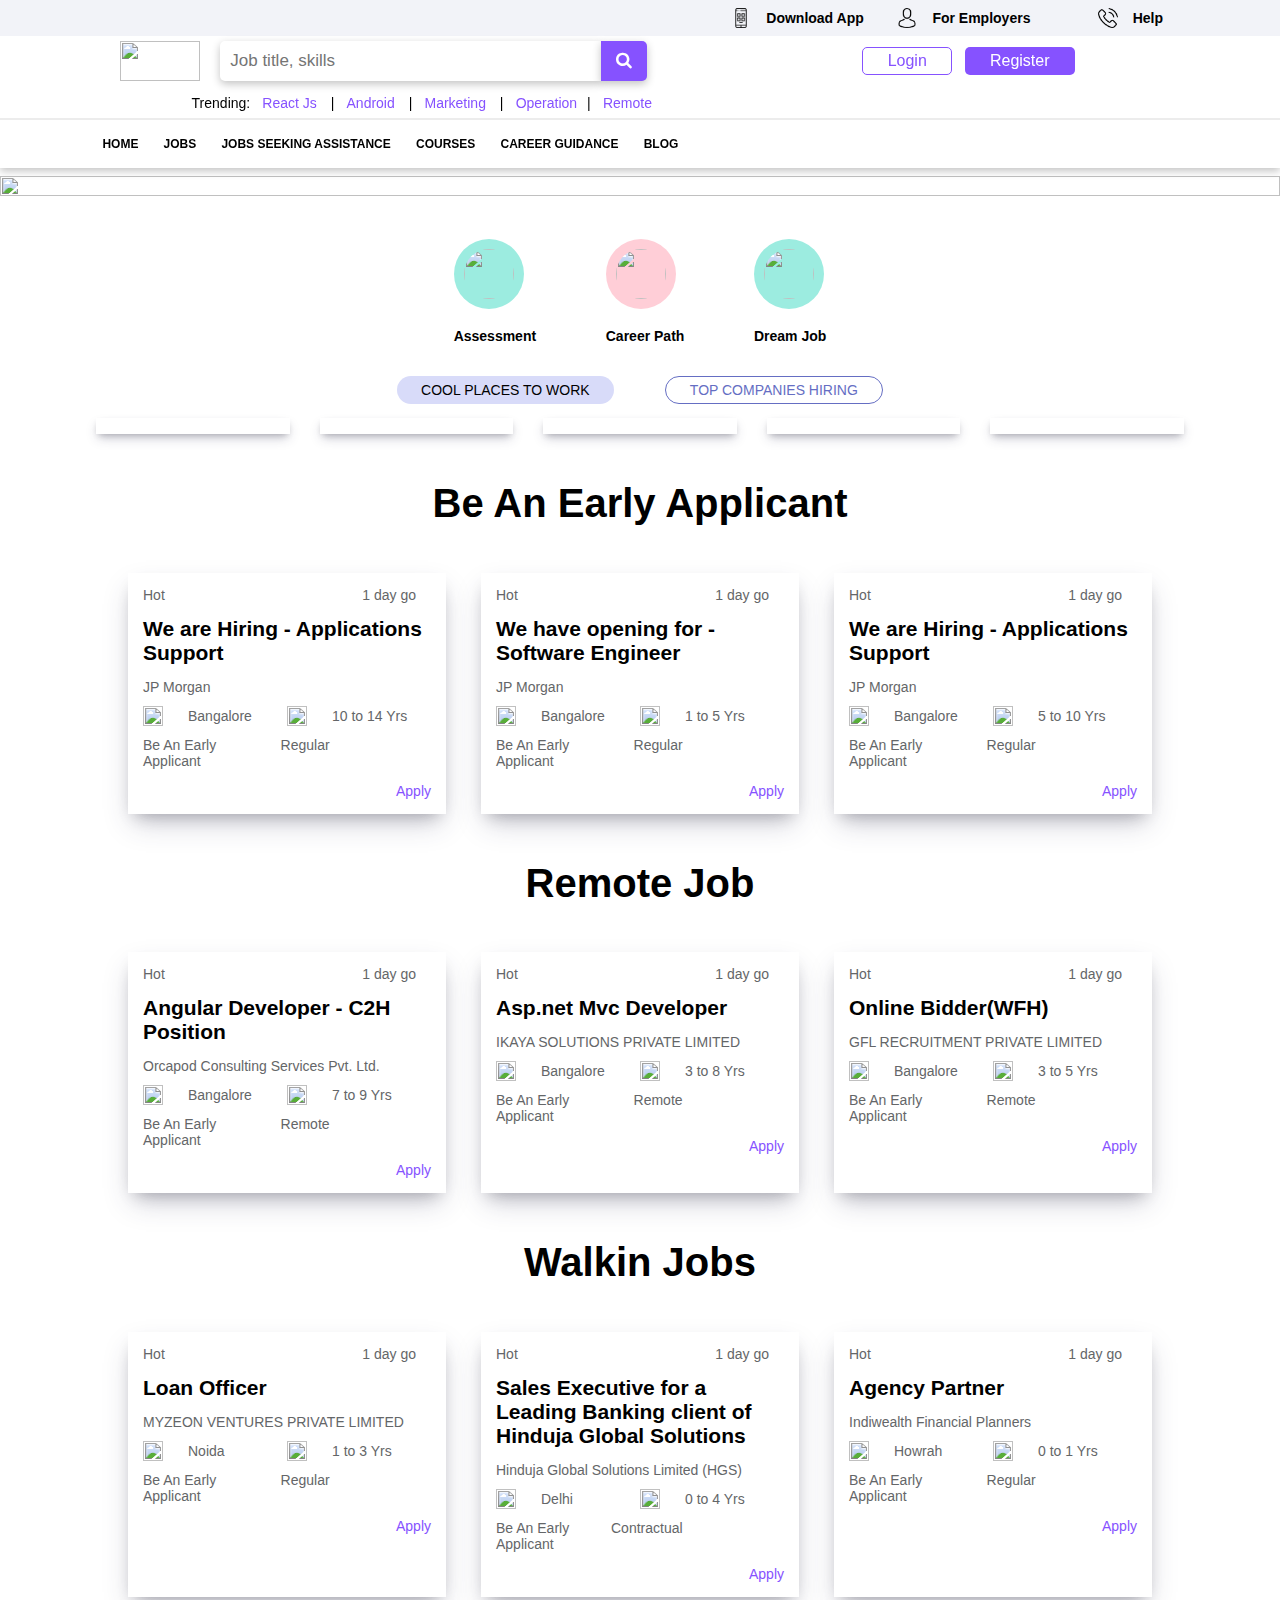
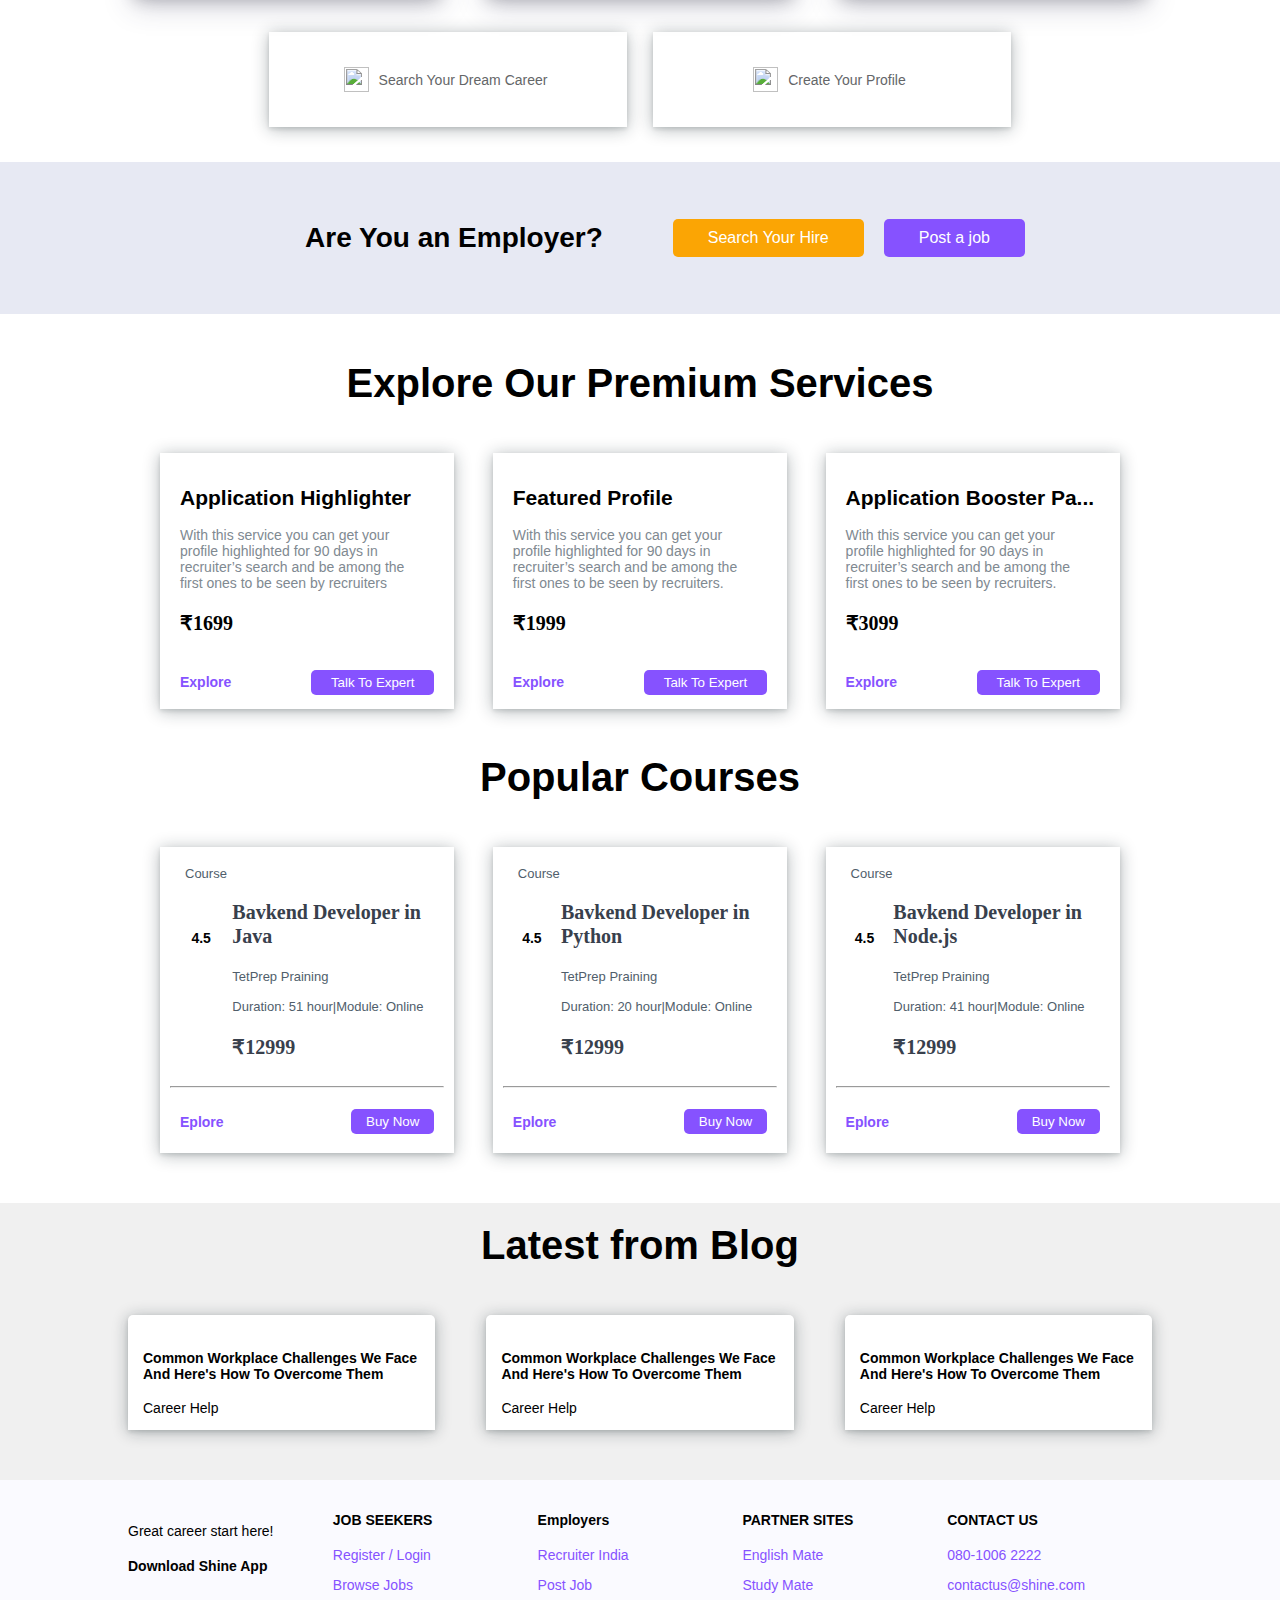
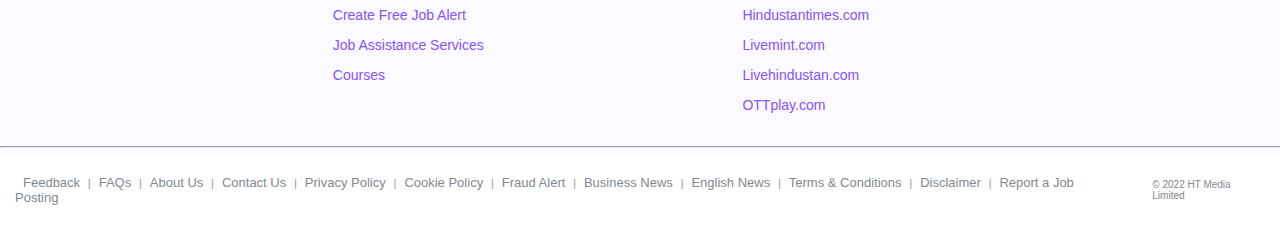
==== commit dd3e990c: "day-4" ====
--- a/day-2/home.html
+++ b/day-2/home.html
@@ -5,19 +5,18 @@
     <meta charset="UTF-8">
     <meta http-equiv="X-UA-Compatible" content="IE=edge">
     <meta name="viewport" content="width=device-width, initial-scale=1.0">
-    <title>Document</title>
+    <title>Shine.com</title>
     <link rel="stylesheet" href="https://cdnjs.cloudflare.com/ajax/libs/font-awesome/4.7.0/css/font-awesome.min.css">
     <link rel="stylesheet" href="home.css">
     
 </head>
-
 <body>
     <div id="container">
     <div id="navbar">
         <div class="navtop">
             <div>
                 <img src="apps-Icon.png" alt="">
-                <h4>Donload App</h4>
+                <h4>Download App</h4>
             </div>
             <div>
                 <img src="avatar.png" alt="">
@@ -40,8 +39,8 @@
 
                 </div>
                 <div>
-                    <button class="login"><a href="">Login</a></button>
-                    <button class="register"><a href="">Register</a></button>
+                   <a class="login"href="login.html">Login</a>
+                    <a class="register" href="Registration.html">Register</a>
                     <img src="https://cdn-icons-png.flaticon.com/128/1187/1187773.png" alt="">
                     <img src="https://img.icons8.com/ios/72/shopping-cart.png" alt="">
                 </div>
@@ -59,26 +58,26 @@
         <div>
             <div class="BottomNav">
                 <div>
-                    <p>HOME</p>
+                    <h4>HOME</h4>
                     <!-- <div class="drop1">
                             <a href="">Search</a>
                             <a href="">Job alerts</a>
                         </div> -->
                 </div>
                 <div>
-                    <p>JOBS</p>
-                </div>
-                <div>
-                    <p>JOBS SEEKING ASSISTANCE</p>
-                </div>
-                <div>
-                    <p>COURSES</p>
-                </div>
-                <div>
-                    <p>CAREER GUIDANCE</p>
-                </div>
-                <div>
-                    <p>BLOG</p>
+                    <h4>JOBS</h4>
+                </div>
+                <div>
+                    <h4>JOBS SEEKING ASSISTANCE</h4>
+                </div>
+                <div>
+                    <h4>COURSES</h4>
+                </div>
+                <div>
+                    <h4>CAREER GUIDANCE</h4>
+                </div>
+                <div>
+                    <h4>BLOG</h4>
                 </div>
             
             </div>
@@ -528,7 +527,7 @@
         </div>
         <div>
             <h4>JOB SEEKERS</h4>
-            <a href=""><p>Register / Login</p></a>
+            <a href="Registration.html"><p>Register / Login</p></a>
             <a href="">
                 <p>Browse Jobs</p>
             </a>
--- a/day-2/home.css
+++ b/day-2/home.css
@@ -1,8 +1,13 @@
  body {
      margin: 0px;
      padding: 0px;
-     font-family:  sans-serif;
+     font-family: PT Sans,sans-serif;
      font-size: 14px;
+ }
+ h3{
+   font-family: PT Sans;
+   font-size: 20px;
+   line-height: 24px;
  }
 #container{
     display: flex;
@@ -13,6 +18,7 @@
      position: fixed;
      width: 100%;
      /* margin-bottom: 500px; */
+     z-index: 1;
  }
 
  .navtop {
@@ -97,9 +103,10 @@
 
  }
 
- .login>a {
+ .login {
      text-decoration: none;
      color: #8652ff;
+     text-align: center;
  }
 
  .register {
@@ -110,9 +117,10 @@
      border: 0;
      padding: 5px;
      border-radius: 5px;
- }
-
- .register>a {
+     text-align: center;
+ }
+
+ .register {
      color: white;
      text-decoration: none;
  }
@@ -191,11 +199,14 @@
 
  .BottomNav {
      display: flex;
-     width: 55%;
-     margin-left: 10%;
+     width: 45%;
+     margin-left: 8%;
      justify-content: space-between;
      align-items: center;
      background-color: white;
+     font-weight: 700;
+     font-size: 12px;
+     line-height: 16px;
  }
 
  .BottomNav>p {
@@ -235,6 +246,7 @@
      width: 50px;
      height: 50px;
      padding: 10px;
+    
  }
 
  .b1>div:nth-child(2)>img {
@@ -340,6 +352,13 @@
     color: #646668;
    margin-top: -15px;
  }
+ .b4>div>div>p{
+   padding-left: 0;
+ }
+ .b4>div>p{
+   padding-left: 0;
+   color: #646668;
+ }
  .b4>div>div:first-child {
     justify-content: space-between;
  }
@@ -382,6 +401,14 @@
     width: 40%;
     padding: 25px;
     box-shadow: rgba(14, 30, 37, 0.12) 0px 2px 4px 0px, rgba(14, 30, 37, 0.32) 0px 2px 16px 0px;
+ }
+ .b5>div>div>p {
+    padding-left: 0;
+ }
+
+ .b5>div>p {
+    padding-left: 0;
+    color: #646668;
  }
  .b5>div>img{
     width: 25px;
@@ -439,8 +466,9 @@
     padding-right: 20px;
    
  }
- .b7 p{
+ .b7>div>div>div> p{
     color: #808991;
+    padding-left: 0;
  }
  .b7 img{
     width:100% ;
@@ -477,6 +505,22 @@
      box-shadow: rgba(14, 30, 37, 0.12) 0px 2px 4px 0px, rgba(14, 30, 37, 0.32) 0px 2px 16px 0px;
      padding: 5px 10px;
  }
+ .b8>div>div>p{
+   color: #505e6b;
+   font-size: 13px;
+      line-height: 17px;
+ }
+ .b8>div>div>div>div>p {
+    color:#505e6b;
+    font-size: 13px;
+    line-height: 17px;
+ }
+ .b8>div>div>div>div>h3 {
+    color: #505e6b;
+    font-size: 20px;
+    line-height: 24px;
+    color: #38404c;
+ }
  .b8>div>div>div{
     display: flex;
  }
@@ -486,6 +530,9 @@
  }
  .b8>div>div>div>div:last-child {
     margin-top: -15px;
+ }
+ .b8>div>div>div>div>p{
+   padding-left: 0;
  }
  .b8 img{
     width: 70%;
@@ -604,6 +651,7 @@
  }
  .footerBottom>p>a{
     margin-left: 8px;
+    margin-right: 8px;
     color:#808991;
     font-size: 13px;
     text-decoration: none;
